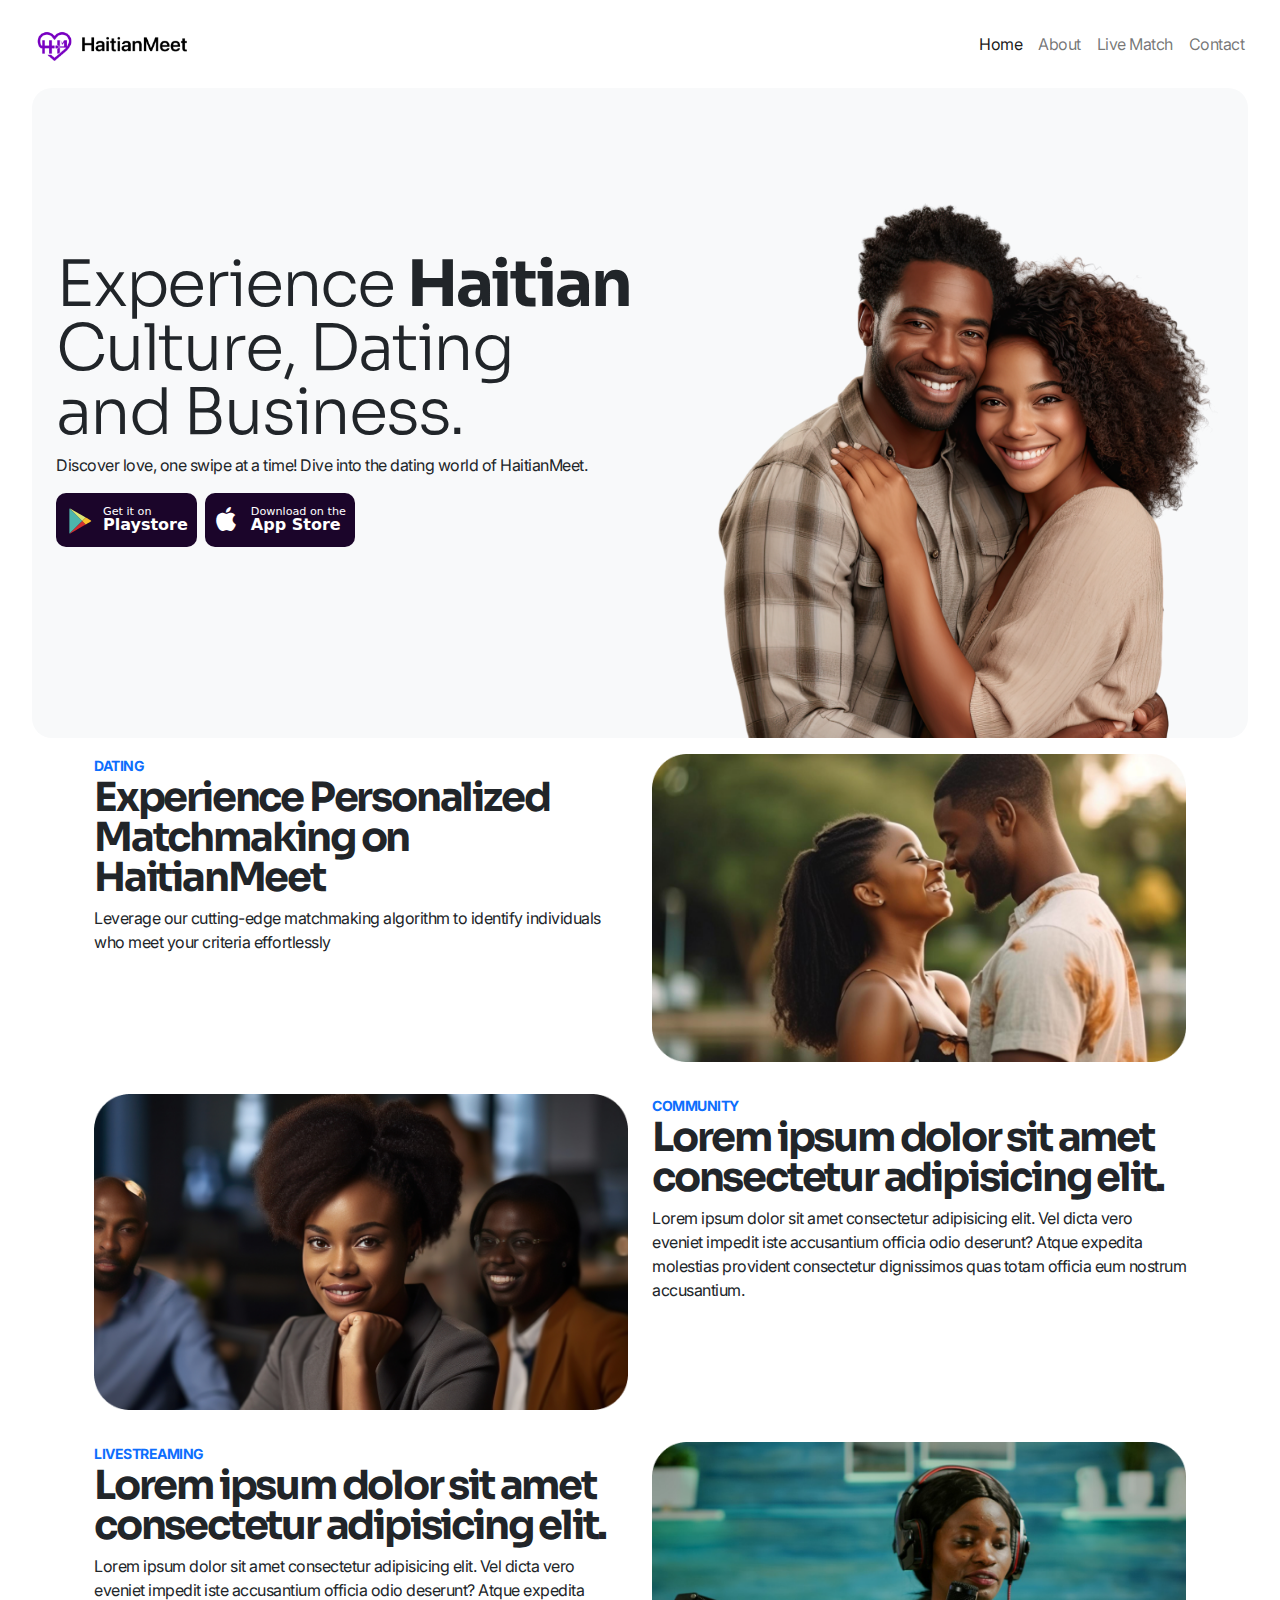
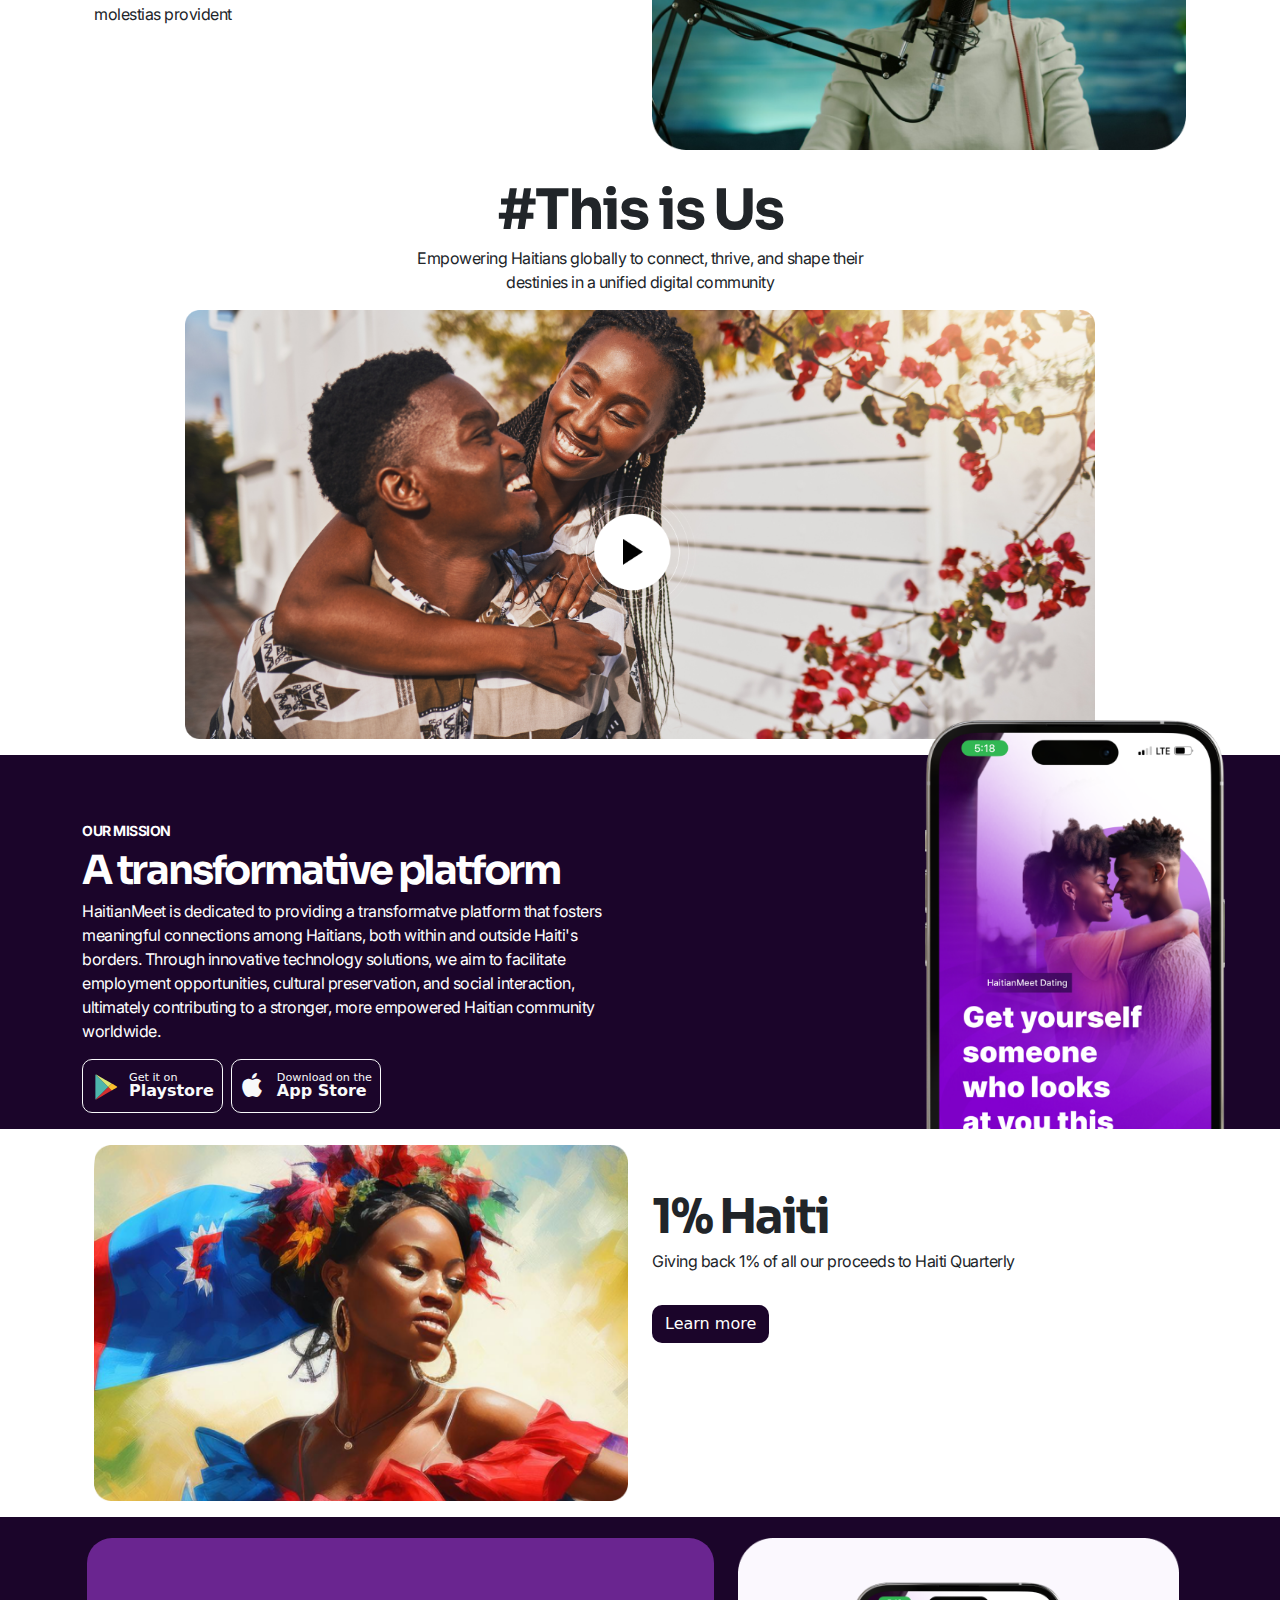
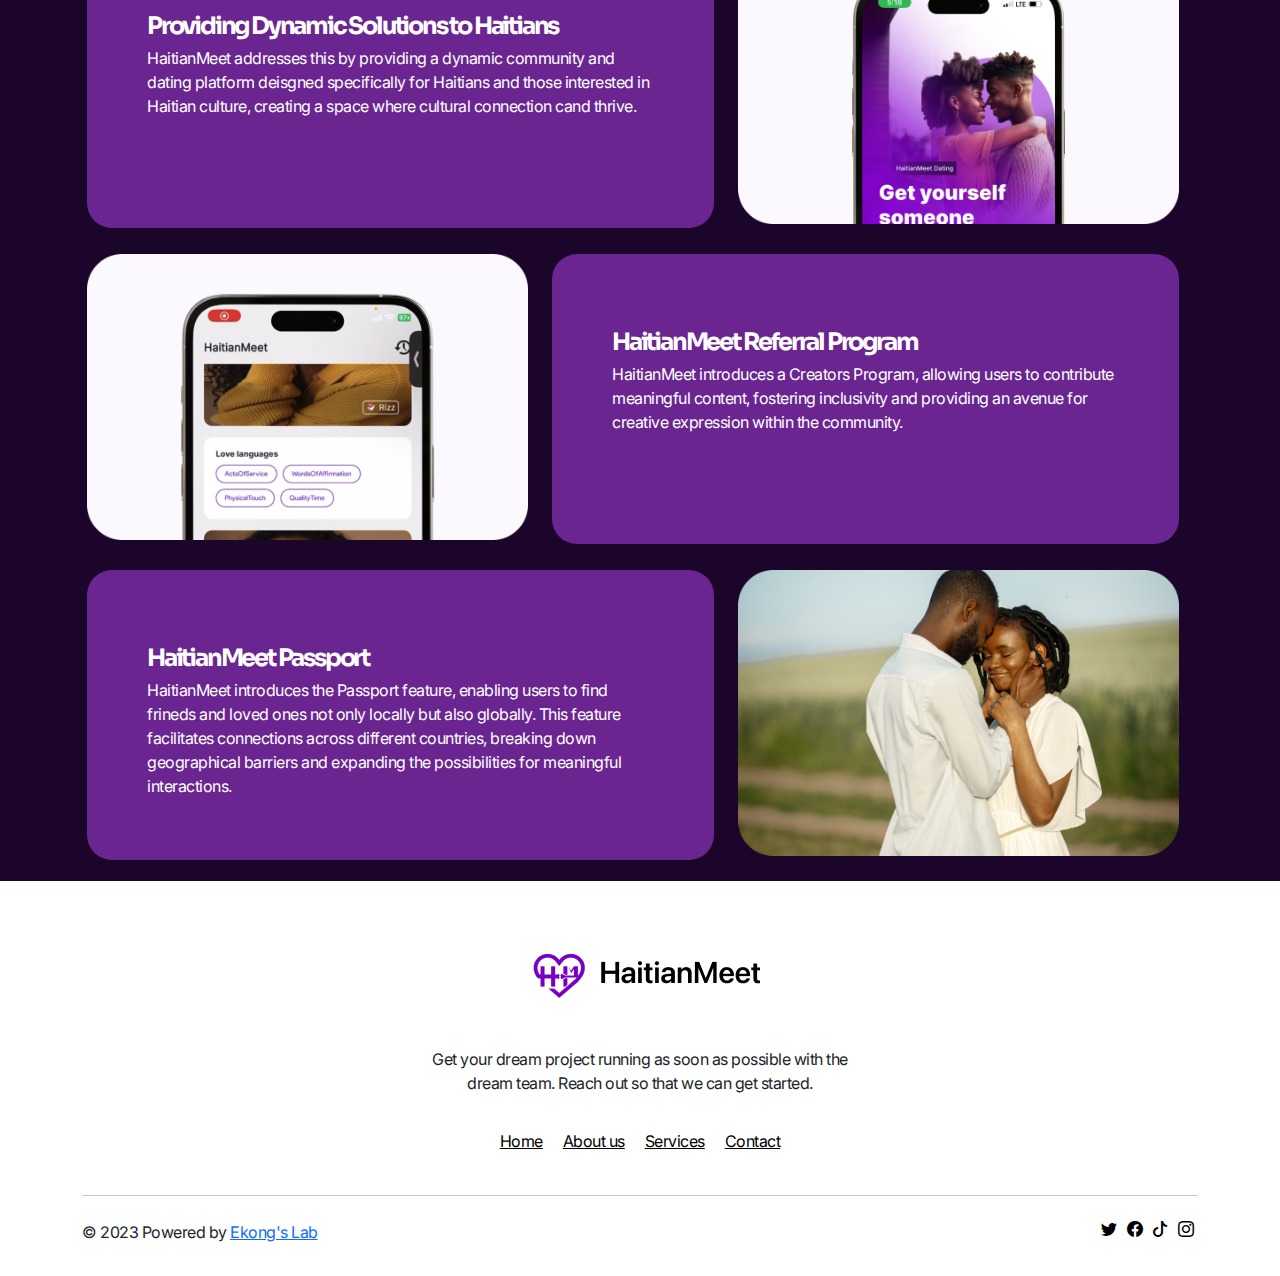
==== index.html @ c4f15741 "first commit" ====
<!DOCTYPE html>
<html lang="en">
<head>
    <meta charset="UTF-8">
    <meta name="viewport" content="width=device-width, initial-scale=1.0">
    <title>HaitianMeet Landing Page</title>
    <link rel="stylesheet" href="public/css/bootstrap.css">
    <link rel="stylesheet" href="public/css/style.css">
    <link rel="stylesheet" href="https://cdn.jsdelivr.net/npm/bootstrap-icons@1.11.3/font/bootstrap-icons.min.css">
    <link href="https://cdnjs.cloudflare.com/ajax/libs/font-awesome/6.1.0/css/all.min.css" rel="stylesheet">
    <link rel="preconnect" href="https://fonts.googleapis.com">
    <link rel="preconnect" href="https://fonts.gstatic.com" crossorigin>
    <link href="https://fonts.googleapis.com/css2?family=Sora:wght@300&display=swap" rel="stylesheet">
    <link href="https://fonts.googleapis.com/css2?family=Inter:wght@300&display=swap" rel="stylesheet">
</head>
<body>
    <nav class="navbar navbar-expand-md navbar-light rounded p-3" aria-label="Eleventh navbar example">
        <div class="container-fluid">
          <a class="navbar-brand fw-bold" href="#"><img src="public/images/hm.png" alt="logo" width="160"></a>
          <button class="navbar-toggler" type="button" data-bs-toggle="collapse" data-bs-target="#navbarsExample09" aria-controls="navbarsExample09" aria-expanded="false" aria-label="Toggle navigation">
            <span class="navbar-toggler-icon"></span>
          </button>
  
          <div class="collapse navbar-collapse" id="navbarsExample09">
            <ul class="navbar-nav ms-auto mb-2 mb-lg-0">
              <li class="nav-item">
                <a class="nav-link active" aria-current="page" href="#">Home</a>
              </li>
              <li class="nav-item">
                <a class="nav-link" href="#">About</a>
              </li>
              <li class="nav-item">
                <a class="nav-link" href="match.html">Live Match</a>
              </li>
              <li class="nav-item">
                <a class="nav-link" href="#">Contact</a>
              </li>
            </ul>
          </div>
        </div>
      </nav>
      <div class="hero px-4 py-5 bg-light container-fluid rounded-25">
        <div class="hero-row">
            <div class="col-lg-6 hero-item">
                <div class="hero-text-content">
                    <h1 class="display-3 lh-1">Experience <b class="fw-bold">Haitian</b> Culture, Dating and Business.</h1>
                    <p>
                        Discover love, one swipe at a time! Dive into the dating 
                        world of HaitianMeet.
                    </p>
                    <div class="mt-3 gap-2 store-btn">
                      <button class="btn btn-brand btn-play rounded-15 p-2" style="color:#fff">
                        <svg xmlns="http://www.w3.org/2000/svg" x="0px" y="0px" width="30" height="30" class="mt-1" viewBox="0 0 48 48">
                          <path fill="#4db6ac" d="M7.705,4.043C7.292,4.15,7,4.507,7,5.121c0,1.802,0,18.795,0,18.795S7,42.28,7,43.091c0,0.446,0.197,0.745,0.5,0.856l20.181-20.064L7.705,4.043z"></path><path fill="#dce775" d="M33.237,18.36l-8.307-4.796c0,0-15.245-8.803-16.141-9.32C8.401,4.02,8.019,3.961,7.705,4.043l19.977,19.84L33.237,18.36z"></path><path fill="#d32f2f" d="M8.417,43.802c0.532-0.308,15.284-8.825,24.865-14.357l-5.601-5.562L7.5,43.947C7.748,44.038,8.066,44.004,8.417,43.802z"></path><path fill="#fbc02d" d="M41.398,23.071c-0.796-0.429-8.1-4.676-8.1-4.676l-0.061-0.035l-5.556,5.523l5.601,5.562c4.432-2.559,7.761-4.48,8.059-4.653C42.285,24.248,42.194,23.5,41.398,23.071z"></path>
                          </svg>
                        <div class="text-flex ms-2 mt-1">
                            <div style="font-size:0.7em;line-height:1;">Get it on</div>
                            <div style="font-size:1em;line-height:1;" class="fw-bold">Playstore</div>
                        </div>
                      </button>
                        <button class="btn btn-brand btn-play rounded-15 p-2" style="color:#fff">
                            <i class="bi bi-apple fs-4" style="font-size:24px;margin-right:5px;"></i>
                            <div class="text-flex ms-2 mt-1">
                                <div style="font-size:0.7em;line-height:1;">Download on the</div>
                                <div style="font-size:1em;line-height:1;" class="fw-bold">App Store</div>
                            </div>
                        </button>
                    </div>
                </div>
            </div>
            <div class="col-lg-6 hero-item">
                <img src="public/images/pic1.png" alt="hero image for Haitianmeet" class="ms-auto">
            </div>
        </div>
      </div>

      <section class="container px-4 py-3">
        <div class="row">
            <div class="col-lg-6">
                <small class="fw-bold text-primary">DATING</small>
                <h2 class="display-6 fw-bold lh-1">Experience Personalized Matchmaking on HaitianMeet</h2>
                <p>Leverage our cutting-edge matchmaking algorithm to identify individuals who meet your criteria effortlessly</p>
            </div>
            <div class="col-lg-6">
                <img src="public/images/pic2.png" alt="HaitianMeet Image" class="rounded-25 img-fluid"/>
            </div>
        </div>
      </section>

      <section class="container px-4 py-3">
        <div class="row flex-row-reverse">
            <div class="col-lg-6">
                <small class="fw-bold text-primary">COMMUNITY</small>
                <h2 class="display-6 fw-bold lh-1">Lorem ipsum dolor sit amet consectetur adipisicing elit.</h2>
                <p>
                    Lorem ipsum dolor sit amet consectetur adipisicing elit. 
                    Vel dicta vero eveniet impedit iste accusantium officia 
                    odio deserunt? Atque expedita molestias provident consectetur 
                    dignissimos quas totam officia eum nostrum accusantium.
                </p>
            </div>
            <div class="col-lg-6">
                <img src="public/images/pic3.png" alt="HaitianMeet Image" class="rounded-25 img-fluid"/>
            </div>
        </div>
      </section>

      <section class="container px-4 py-3">
        <div class="row">
            <div class="col-lg-6">
                <small class="fw-bold text-primary">LIVESTREAMING</small>
                <h2 class="display-6 fw-bold lh-1">Lorem ipsum dolor sit amet consectetur adipisicing elit.</h2>
                <p>
                    Lorem ipsum dolor sit amet consectetur adipisicing elit. 
                    Vel dicta vero eveniet impedit iste accusantium officia 
                    odio deserunt? Atque expedita molestias provident
                </p>
            </div>
            <div class="col-lg-6">
                <img src="public/images/pic4.png" alt="HaitianMeet Image" class="rounded-25 img-fluid"/>
            </div>
        </div>
      </section>

      <section class="px-4 py-3 container text-center">
        <div class="content">
            <h2 class="display-4 fw-bold lh-1">#This is Us</h2>
            <p class="mt-2 col-lg-5 mx-lg-auto col-sm-12">Empowering Haitians globally to connect, thrive, and shape their destinies in a unified digital community</p>
        </div>
        <div class="col-lg-10 col-sm-12 mx-auto">
            <img src="public/images/pic5.png" alt="HaitianMeet Image" class="img-fluid">
        </div>
      </section>

      <section class="px-4 py-3 bg-brand app-section">
        <div class="container">
            <div class="row">
                <div class="col-lg-6">
                    <div class="app-section-content mt-5">
                        <small class="text-white fw-bold">OUR MISSION</small>
                        <h2 class="display-6 mt-2 fw-bold text-white lh-1">A transformative platform</h2>
                        <p class="mt-2 text-white">
                            HaitianMeet is dedicated to providing a transformatve platform that fosters meaningful
                            connections among Haitians, both within and outside Haiti's borders. Through innovative technology
                            solutions, we aim to facilitate employment opportunities, cultural preservation, and social interaction,
                            ultimately contributing to a stronger, more empowered Haitian community worldwide.
                        </p>
                        <div class="mt-3 gap-2 app-section-store-btn">
                          <button class="btn btn-outline-light btn-play rounded-15 p-2">
                            <svg xmlns="http://www.w3.org/2000/svg" x="0px" y="0px" width="30" height="30" class="mt-1" viewBox="0 0 48 48">
                              <path fill="#4db6ac" d="M7.705,4.043C7.292,4.15,7,4.507,7,5.121c0,1.802,0,18.795,0,18.795S7,42.28,7,43.091c0,0.446,0.197,0.745,0.5,0.856l20.181-20.064L7.705,4.043z"></path><path fill="#dce775" d="M33.237,18.36l-8.307-4.796c0,0-15.245-8.803-16.141-9.32C8.401,4.02,8.019,3.961,7.705,4.043l19.977,19.84L33.237,18.36z"></path><path fill="#d32f2f" d="M8.417,43.802c0.532-0.308,15.284-8.825,24.865-14.357l-5.601-5.562L7.5,43.947C7.748,44.038,8.066,44.004,8.417,43.802z"></path><path fill="#fbc02d" d="M41.398,23.071c-0.796-0.429-8.1-4.676-8.1-4.676l-0.061-0.035l-5.556,5.523l5.601,5.562c4.432-2.559,7.761-4.48,8.059-4.653C42.285,24.248,42.194,23.5,41.398,23.071z"></path>
                              </svg>
                            <div class="text-flex ms-2 mt-1">
                                <div style="font-size:0.7em;line-height:1;">Get it on</div>
                                <div style="font-size:1em;line-height:1;" class="fw-bold">Playstore</div>
                            </div>
                          </button>
                            <button class="btn btn-outline-light btn-play rounded-15 p-2">
                                <i class="bi bi-apple fs-4" style="font-size:24px;margin-right:5px;"></i>
                                <div class="text-flex ms-2 mt-1">
                                    <div style="font-size:0.7em;line-height:1;">Download on the</div>
                                    <div style="font-size:1em;line-height:1;" class="fw-bold">App Store</div>
                                </div>
                            </button>
                        </div>
                    </div>
                </div>
                <div class="col-lg-6 text-center app-section-img">
                    <img src="public/images/pic6.png" alt="HaitianMeet" class="img-fluid bottom-img" width="300">
                </div>
            </div>
        </div>
      </section>

      <section class="container px-4 py-3">
        <div class="row">
            <div class="col-lg-6">
                <img src="public/images/pic7.png" alt="HaitianMeet Image" class="img-fluid">
            </div>
            <div class="col-lg-6 text-center">
                <div class="mt-5 text-start">
                    <h2 class="display-5 fw-bold lh-1">1% Haiti</h2>
                    <p class="mt-2">Giving back 1% of all our proceeds to Haiti Quarterly</p>
                    <button class="mt-3 btn bg-brand text-white rounded-15">Learn more</button>
                </div>
            </div>
        </div>
      </section>

      <section class="problems px-4 py-3 bg-brand">
        <div class="container">
            <div class="row">

                <div class="row hidden">
                    <div class="col-lg-7">
                        <div class="solution-info bg-brand-purple text-white">
                            <h4 class="mt-3 lh-1 fw-bold">Providing Dynamic Solutions to Haitians</h4>
                            <p class="mt-2">
                                HaitianMeet addresses this by providing a dynamic community and dating platform 
                                deisgned specifically for Haitians and those interested in Haitian culture, creating a space where cultural
                                connection cand thrive.
                            </p>
                        </div>
                    </div>
                    <div class="col-lg-5">
                        <img src="public/images/pic8.png" alt="tippler img" class="img-fluid solution-img">
                    </div>
                </div>

                <div class="col-lg-12 row flex-row-reverse mt-3 hidden">
                    <div class="col-lg-7">
                        <div class="solution-info bg-brand-purple text-white">
                            <h4 class="mt-3 lh-1 fw-bold">HaitianMeet Referral Program</h4>
                            <p class="mt-2">
                                HaitianMeet introduces a Creators Program, allowing users to contribute meaningful content,
                                fostering inclusivity and providing an avenue for creative expression within the community.
                            </p>
                        </div>
                    </div>
                    <div class="col-lg-5">
                        <img src="public/images/pic9.png" alt="tippler img" class="img-fluid solution-img">
                    </div>
                </div>

                <div class="col-lg-12 row mt-3 hidden">
                    <div class="col-lg-7">
                        <div class="solution-info bg-brand-purple text-white">
                            <h4 class="mt-3 lh-1 fw-bold">HaitianMeet Passport</h4>
                            <p class="mt-2">
                                HaitianMeet introduces the Passport feature, enabling users to find frineds and loved ones
                                not only locally but also globally. This feature facilitates connections across different countries,
                                breaking down geographical barriers and expanding the possibilities for meaningful interactions.
                            </p>
                        </div>
                    </div>
                    <div class="col-lg-5">
                        <img src="public/images/pic10.png" alt="tippler img" class="img-fluid solution-img">
                    </div>
                </div>
            </div>
        </div>
    </section>

    <footer class="px-4 py-3 footer">
        <div class="container">
          <div class="footer-content text-lg-center p-2">
            <img src="public/images/hm.png" alt="Ekong logo" class="img-fluid mt-4 p-2">
            <p class="mt-4 col-lg-5 col-sm-10 ms-lg-auto me-lg-auto p-2">
              Get your dream project running as soon as possible with the dream team. Reach out so that we can get started.
            </p>
            <ul class="footer-links">
              <li>
                <a href="index.html">Home</a>
              </li>
              <li>
                <a href="about.html">About us</a>
              </li>
              <li>
                <a href="services.html">Services</a>
              </li>
              <li>
                <a href="contact.html">Contact</a>
              </li>
            </ul>
          </div>
          <hr class="mt-4 mb-3"/>
          <div class="copyright-and-socials mt-3">
            <p class="mt-2">&copy; 2023 Powered by <a href="https://ekongslab.com">Ekong's Lab</a></p>
            <ul class="social-links ms-lg-auto">
              <li>
                <a href="https://www.twitter.com/ekongslab"><i class="bi bi-twitter fs-6"></i></a>
              </li>
              <li>
                <a href="https://www.facebook.com/ekongslab"><i class="bi bi-facebook fs-6"></i></a>
              </li>
              <li>
                <a href="https://www.tiktok.com/@ekongslab"><i class="bi bi-tiktok fs-6"></i></a>
              </li>
              <li>
                <a href="https://www.instagram.com/ekongslab"><i class="bi bi-instagram fs-6"></i></a>
              </li>
            </ul>
          </div>
        </div>
      </footer>

      <script src="https://cdn.jsdelivr.net/npm/bootstrap@5.3.2/dist/js/bootstrap.bundle.min.js" integrity="sha384-C6RzsynM9kWDrMNeT87bh95OGNyZPhcTNXj1NW7RuBCsyN/o0jlpcV8Qyq46cDfL" crossorigin="anonymous"></script>

</body>
</html>
---- public/css/style.css ----
*{
    box-sizing:border-box;
    margin:0;
    padding:0;
}

.rounded-25{
    border-radius:20px;
}

.rounded-15{
    border-radius:10px;
}
h1,h2,h3,h4,h5,h6{
    font-family: 'Sora', sans-serif;
    letter-spacing: -2.2px;
}

p,a,small,li,cite{
    font-family: 'Inter', sans-serif;
    letter-spacing:-0.5px;
}

@media (max-width:767px){
    h1,h2,h3,h4,h5,h6{
        letter-spacing: -2.0px;
    }
    p,a,small,li,cite{
        font-family: 'Inter', sans-serif;
        letter-spacing:-0.8px;
    }
}
/*hero section design*/
.hero{
    width:95%;
    max-width:95%;
    height:650px;
    margin:0 auto;
    position:relative;

}
.hero-row{
    display:flex;
    justify-content:space-between;
}
.hero-row .hero-item{
    flex:1;
}
.hero-item .hero-text-content{
    margin-top:20%;
}
.hero-item img{
    width:500px;
    position:absolute;
    right:30px;
    bottom:0;
}

.store-btn, .app-section-store-btn{
    display:flex;
    justify-content:start;
}

@media (max-width:767px){
    .hero{
        width:100%;
        max-width:100%;
        margin:0;
        height:100%;
    }
    .hero-row{
        display:block;
        justify-content:center;
        text-align:center;
    }
    .hero-text-content{
        margin-bottom:105%;
    }
    .hero-item img{
        position:absolute;
        width:300px;
        right:30px;
        bottom:0;
    }
    .store-btn{
        justify-content:center;
    }
    .app-section-store-btn{
        justify-content:start;
    }
}

@media (max-width:380px){
    .hero{
        width:100%;
        max-width:100%;
        margin:0;
        height:100%;
    }
    .hero-row{
        display:block;
        justify-content:center;
        text-align:center;
    }
    .hero-text-content{
        margin-bottom:105%;
    }
    .hero-item img{
        position:absolute;
        width:300px;
        right:5px;
        bottom:0;
    }
    .store-btn{
        justify-content:center;
    }
}

.button-flex button {
    margin: 5px;
}
.btn-play{
    display:flex;
}
.text-flex{
    text-align:left;
    margin-left:5px;
}
.text-flex .small-text{
    font-size:0.7em;
    line-height:1;
}
.text-flex .lg-text{
    font-size:1em;
    line-height:1;
}
@media (max-width:600px){
    .small-text{
        font-size:0.5em;
    }
    .lg-text{
        font-size:0.8
    }
}


.bg-brand{
    background:#1B052A;
}
.btn-brand{
    background: #1B052A;
    color:#fff;
}
.app-section{
    position:relative;
}

.bottom-img{
    position:absolute;
    bottom:0;
}


.solution-info{
    background: var(--pink);
    color:var(--white);
    width:100%;
    height:290px;
    padding:60px;
    border-radius:25px;
    margin:5px;
}


.solution-img{
    width:100%;
    /*height:250px;*/
    margin:5px;
}


@media (max-width:767px){
    .solution-info{
        padding:15px;
        width:100%;
        height:100%;
    }
    .solution-img{
        width:100%;
        margin-top:20px;
    }
    .app-section{
        height:100%;
    }
    .app-section .app-section-content{
        margin-bottom:140%;
    }
    .app-section .app-section-img{
        position: absolute;
        right:5px;
        bottom:0;
    }
   .bottom-img{
        position: relative;
        margin-top:40px;
    }
}


@media (max-width:380px){
    .app-section .app-section-content{
        margin-bottom:160%;
    }
    .app-section .app-section-img{
        position: absolute;
        bottom:0;
    }
}

.bg-brand-purple{
    background:#6a2590;
}


/*footer design*/

footer{
    position: relative;
    /*background: radial-gradient(
        circle closest-corner at center 405px,
        #358ff0,
        #fff 40%
      ) no-repeat;*/
    background-color:#fff;
}
.footer-content{
    margin:0;
    padding:0;
}
.footer-links{
    list-style-type:none;
    margin:0;
    padding:0;
    display:flex;
    justify-content:center;
}

@media (max-width:767px){
    .footer-links{
        justify-content:flex-start;
        flex-wrap: wrap;
        margin:0;
        padding:0;
        flex-basis:1 1 auto;
    
    }
    .footer-links li{
        margin:10px;
        width:100px;
        /*border:2px solid #000;*/
    }
}

.footer-links li{
    margin:10px;
}

.footer-links li a{
    color:#000;
}
.copyright-and-socials{
    display:flex;
}

@media (max-width:767px){
    .copyright-and-socials{
        display: block;
    }
}
.social-links{
    list-style-type:none;
    display:flex;
    margin:0;
    padding:0;
}
.social-links li{
    margin:5px;
}
.social-links li a{
    color:#000;
}

.navbar-toggler{
    outline:none;
    outline-offset:0;
    background:transparent;
    border:none;
}

.ps-btn{
    position:absolute;
    left:0;
    width:100px;
}
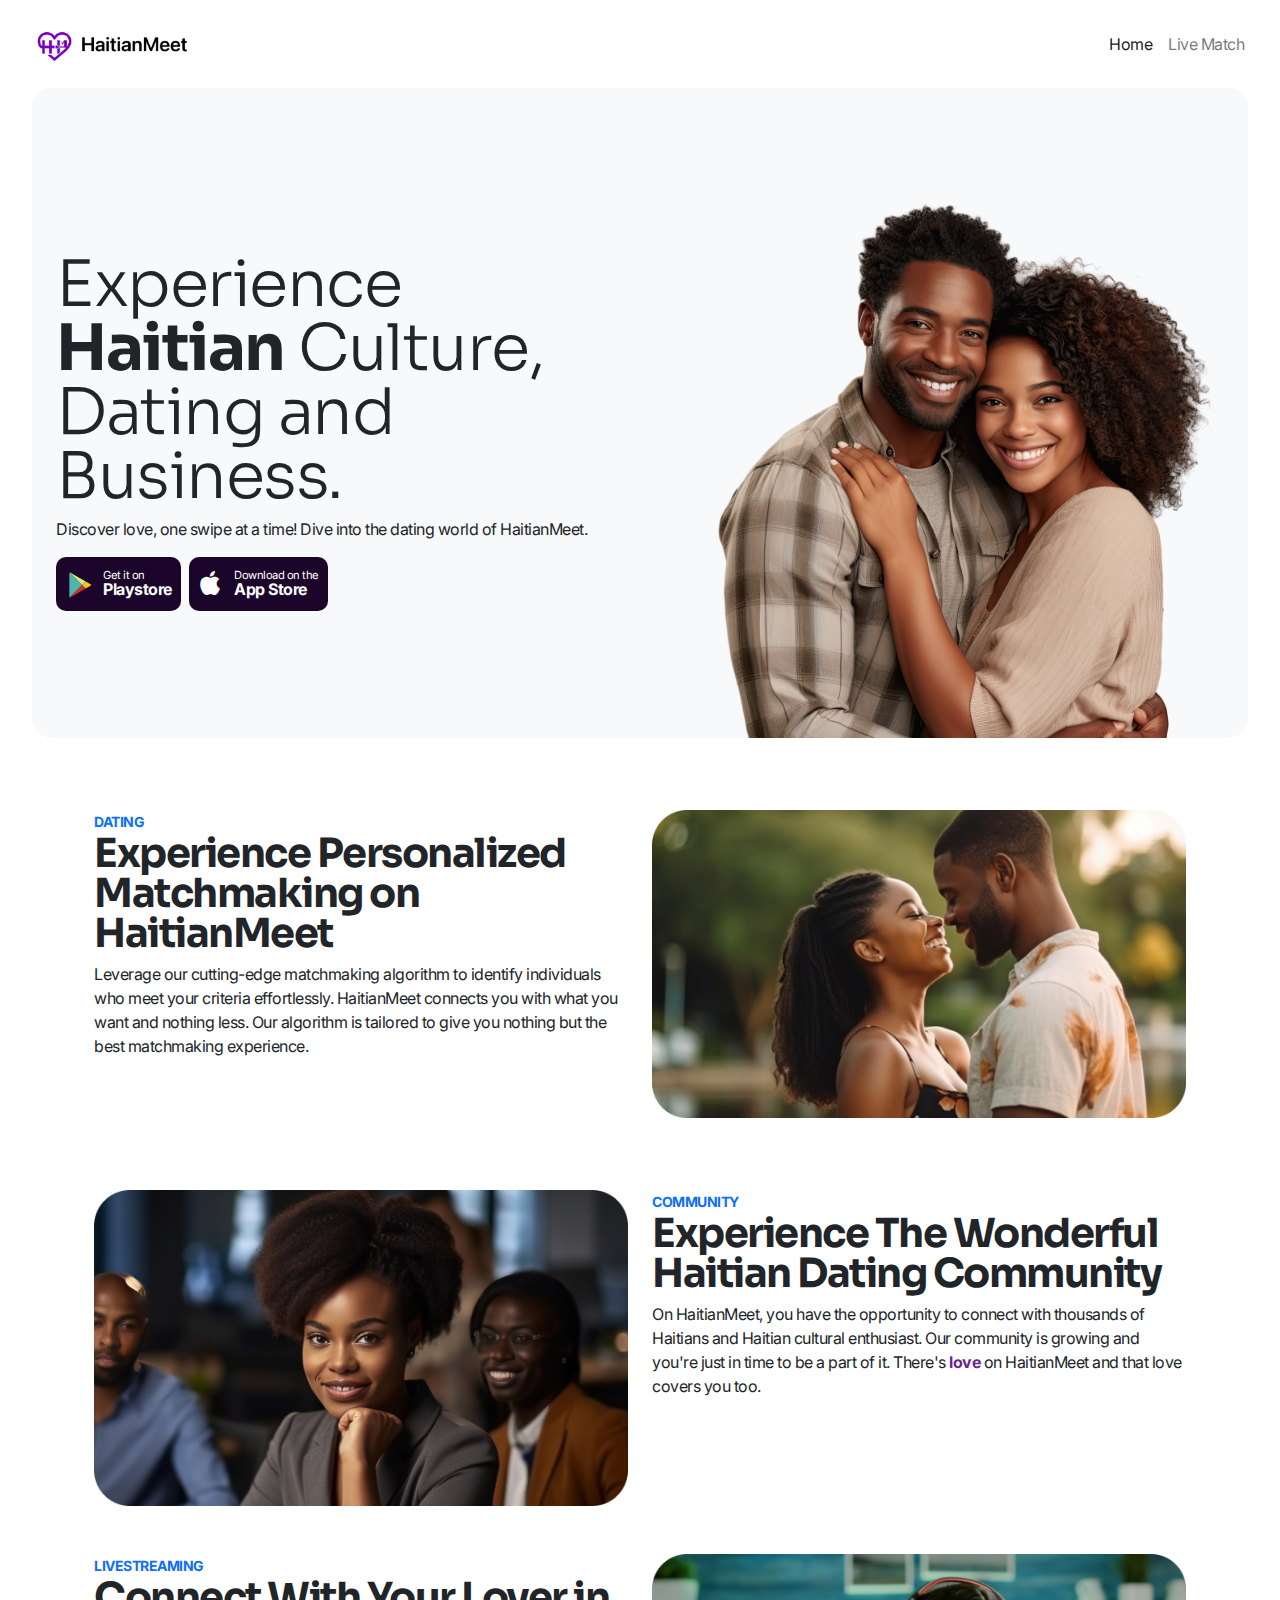
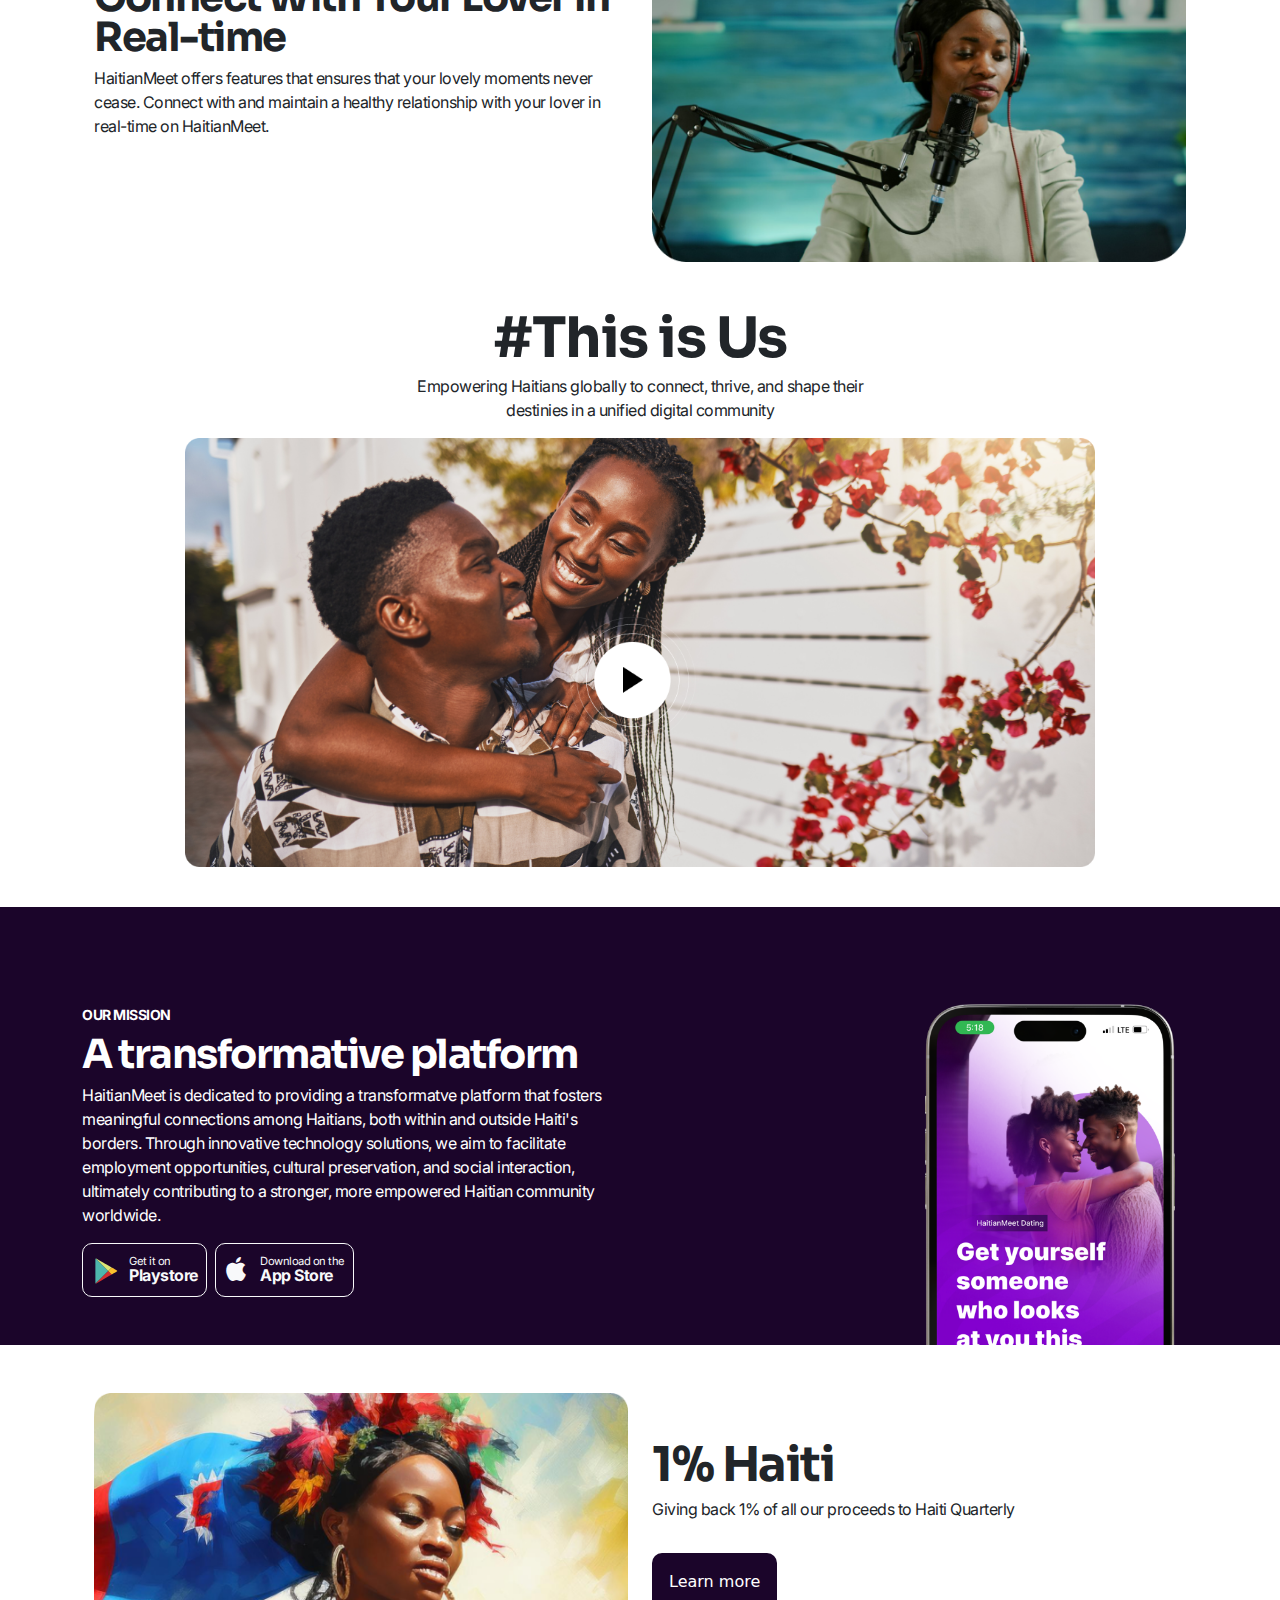
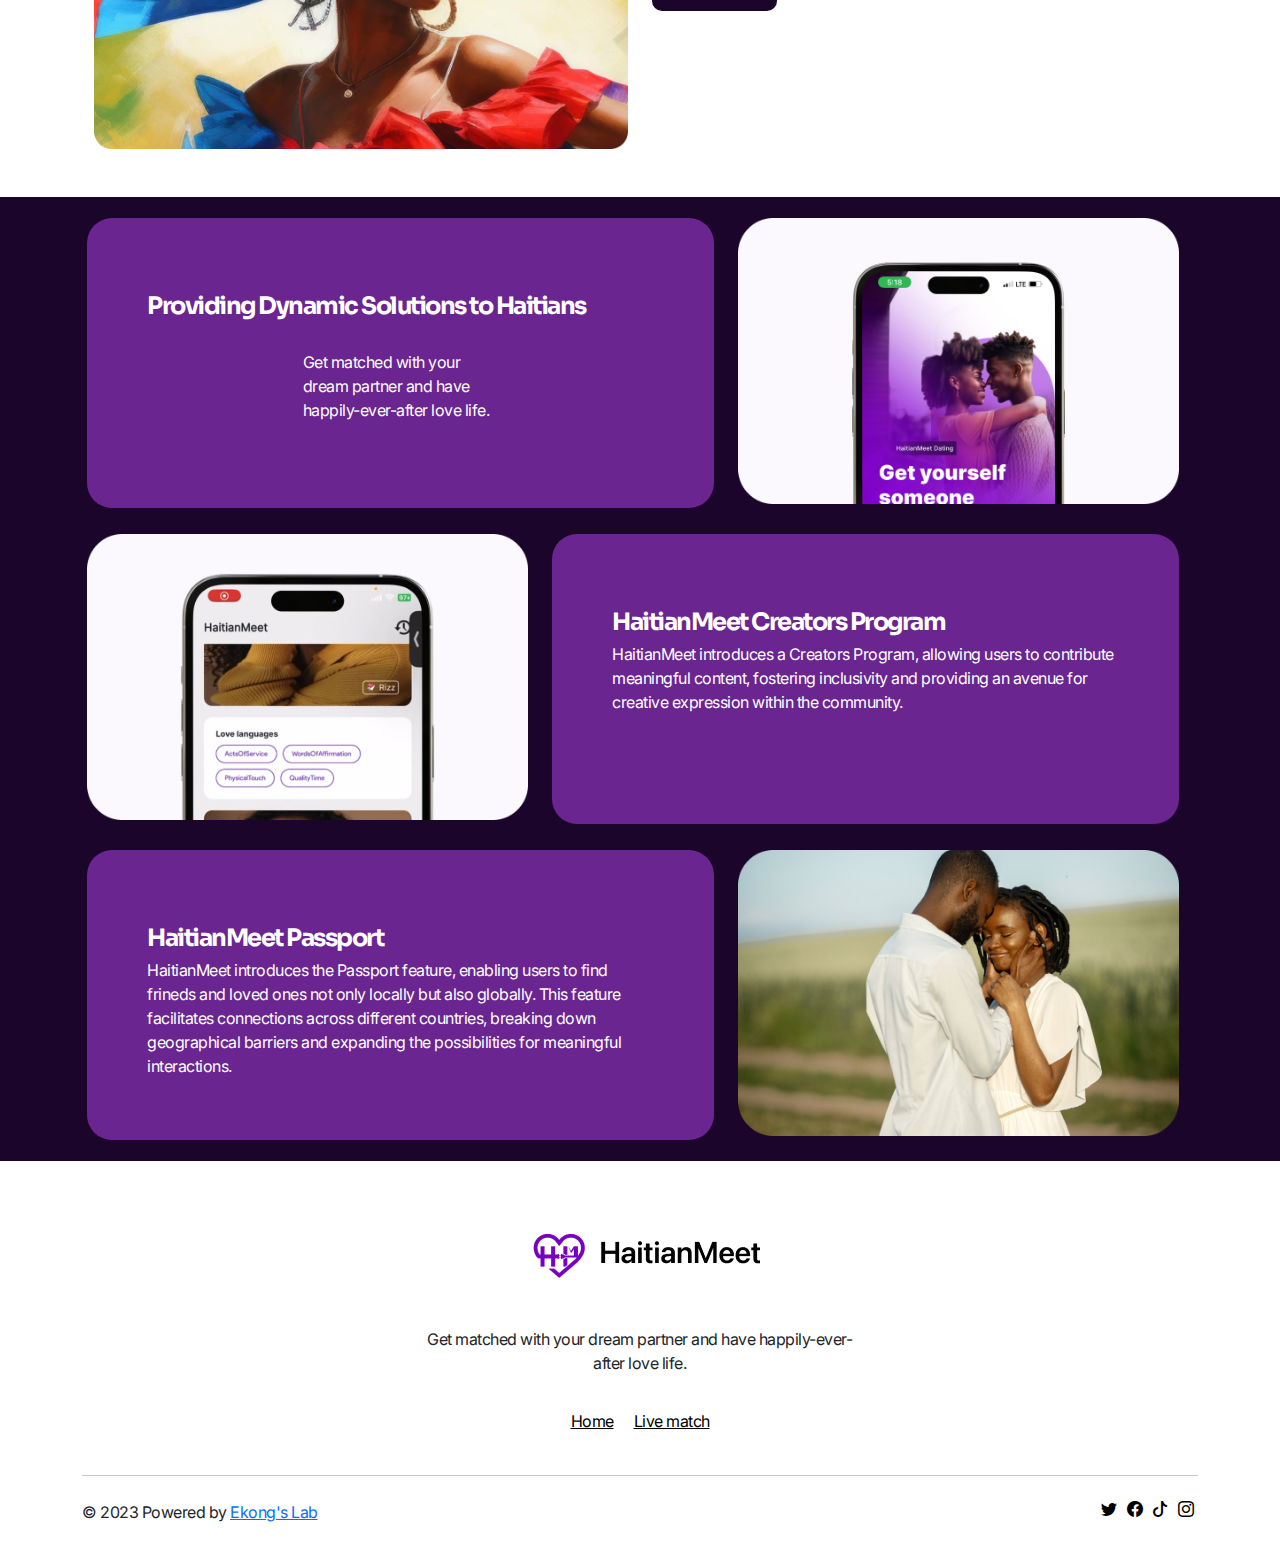
==== commit 53af7997: "Initial Commit" ====
--- a/index.html
+++ b/index.html
@@ -27,13 +27,7 @@
                 <a class="nav-link active" aria-current="page" href="#">Home</a>
               </li>
               <li class="nav-item">
-                <a class="nav-link" href="#">About</a>
-              </li>
-              <li class="nav-item">
                 <a class="nav-link" href="match.html">Live Match</a>
-              </li>
-              <li class="nav-item">
-                <a class="nav-link" href="#">Contact</a>
               </li>
             </ul>
           </div>
@@ -49,7 +43,7 @@
                         world of HaitianMeet.
                     </p>
                     <div class="mt-3 gap-2 store-btn">
-                      <button class="btn btn-brand btn-play rounded-15 p-2" style="color:#fff">
+                      <a href="https://play.google.com/store/apps/details?id=com.haitianMeet&hl=en" class="btn btn-brand btn-play rounded-15 p-2" style="color:#fff">
                         <svg xmlns="http://www.w3.org/2000/svg" x="0px" y="0px" width="30" height="30" class="mt-1" viewBox="0 0 48 48">
                           <path fill="#4db6ac" d="M7.705,4.043C7.292,4.15,7,4.507,7,5.121c0,1.802,0,18.795,0,18.795S7,42.28,7,43.091c0,0.446,0.197,0.745,0.5,0.856l20.181-20.064L7.705,4.043z"></path><path fill="#dce775" d="M33.237,18.36l-8.307-4.796c0,0-15.245-8.803-16.141-9.32C8.401,4.02,8.019,3.961,7.705,4.043l19.977,19.84L33.237,18.36z"></path><path fill="#d32f2f" d="M8.417,43.802c0.532-0.308,15.284-8.825,24.865-14.357l-5.601-5.562L7.5,43.947C7.748,44.038,8.066,44.004,8.417,43.802z"></path><path fill="#fbc02d" d="M41.398,23.071c-0.796-0.429-8.1-4.676-8.1-4.676l-0.061-0.035l-5.556,5.523l5.601,5.562c4.432-2.559,7.761-4.48,8.059-4.653C42.285,24.248,42.194,23.5,41.398,23.071z"></path>
                           </svg>
@@ -57,14 +51,14 @@
                             <div style="font-size:0.7em;line-height:1;">Get it on</div>
                             <div style="font-size:1em;line-height:1;" class="fw-bold">Playstore</div>
                         </div>
-                      </button>
-                        <button class="btn btn-brand btn-play rounded-15 p-2" style="color:#fff">
+                      </a>
+                        <a href="https://apps.apple.com/us/app/haitianmeet/id6464289882" class="btn btn-brand btn-play rounded-15 p-2" style="color:#fff">
                             <i class="bi bi-apple fs-4" style="font-size:24px;margin-right:5px;"></i>
                             <div class="text-flex ms-2 mt-1">
                                 <div style="font-size:0.7em;line-height:1;">Download on the</div>
                                 <div style="font-size:1em;line-height:1;" class="fw-bold">App Store</div>
                             </div>
-                        </button>
+                          </a>
                     </div>
                 </div>
             </div>
@@ -74,12 +68,15 @@
         </div>
       </div>
 
-      <section class="container px-4 py-3">
+      <section class="container px-4 py-5 mt-4">
         <div class="row">
             <div class="col-lg-6">
                 <small class="fw-bold text-primary">DATING</small>
                 <h2 class="display-6 fw-bold lh-1">Experience Personalized Matchmaking on HaitianMeet</h2>
-                <p>Leverage our cutting-edge matchmaking algorithm to identify individuals who meet your criteria effortlessly</p>
+                <p>
+                  Leverage our cutting-edge matchmaking algorithm to identify individuals who meet your criteria effortlessly.
+                  HaitianMeet connects you with what you want and nothing less. Our algorithm is tailored to give you nothing but the best matchmaking experience.
+                </p>
             </div>
             <div class="col-lg-6">
                 <img src="public/images/pic2.png" alt="HaitianMeet Image" class="rounded-25 img-fluid"/>
@@ -87,16 +84,14 @@
         </div>
       </section>
 
-      <section class="container px-4 py-3">
+      <section class="container px-4 py-4">
         <div class="row flex-row-reverse">
             <div class="col-lg-6">
                 <small class="fw-bold text-primary">COMMUNITY</small>
-                <h2 class="display-6 fw-bold lh-1">Lorem ipsum dolor sit amet consectetur adipisicing elit.</h2>
+                <h2 class="display-6 fw-bold lh-1">Experience The Wonderful Haitian Dating Community</h2>
                 <p>
-                    Lorem ipsum dolor sit amet consectetur adipisicing elit. 
-                    Vel dicta vero eveniet impedit iste accusantium officia 
-                    odio deserunt? Atque expedita molestias provident consectetur 
-                    dignissimos quas totam officia eum nostrum accusantium.
+                    On HaitianMeet, you have the opportunity to connect with thousands of Haitians and Haitian cultural enthusiast. Our community is 
+                    growing and you're just in time to be a part of it. There's <b class="text-brand">love</b> on HaitianMeet and that love covers you too.
                 </p>
             </div>
             <div class="col-lg-6">
@@ -105,15 +100,13 @@
         </div>
       </section>
 
-      <section class="container px-4 py-3">
+      <section class="container px-4 py-4">
         <div class="row">
             <div class="col-lg-6">
                 <small class="fw-bold text-primary">LIVESTREAMING</small>
-                <h2 class="display-6 fw-bold lh-1">Lorem ipsum dolor sit amet consectetur adipisicing elit.</h2>
+                <h2 class="display-6 fw-bold lh-1">Connect With Your Lover in Real-time</h2>
                 <p>
-                    Lorem ipsum dolor sit amet consectetur adipisicing elit. 
-                    Vel dicta vero eveniet impedit iste accusantium officia 
-                    odio deserunt? Atque expedita molestias provident
+                    HaitianMeet offers features that ensures that your lovely moments never cease. Connect with and maintain a healthy relationship with your lover in real-time on HaitianMeet.
                 </p>
             </div>
             <div class="col-lg-6">
@@ -122,7 +115,7 @@
         </div>
       </section>
 
-      <section class="px-4 py-3 container text-center">
+      <section class="px-4 py-4 container text-center">
         <div class="content">
             <h2 class="display-4 fw-bold lh-1">#This is Us</h2>
             <p class="mt-2 col-lg-5 mx-lg-auto col-sm-12">Empowering Haitians globally to connect, thrive, and shape their destinies in a unified digital community</p>
@@ -132,7 +125,7 @@
         </div>
       </section>
 
-      <section class="px-4 py-3 bg-brand app-section">
+      <section class="px-4 py-5  mt-3 bg-brand app-section">
         <div class="container">
             <div class="row">
                 <div class="col-lg-6">
@@ -146,7 +139,7 @@
                             ultimately contributing to a stronger, more empowered Haitian community worldwide.
                         </p>
                         <div class="mt-3 gap-2 app-section-store-btn">
-                          <button class="btn btn-outline-light btn-play rounded-15 p-2">
+                          <a href="https://play.google.com/store/apps/details?id=com.haitianMeet&hl=en" class="btn btn-outline-light btn-play rounded-15 p-2">
                             <svg xmlns="http://www.w3.org/2000/svg" x="0px" y="0px" width="30" height="30" class="mt-1" viewBox="0 0 48 48">
                               <path fill="#4db6ac" d="M7.705,4.043C7.292,4.15,7,4.507,7,5.121c0,1.802,0,18.795,0,18.795S7,42.28,7,43.091c0,0.446,0.197,0.745,0.5,0.856l20.181-20.064L7.705,4.043z"></path><path fill="#dce775" d="M33.237,18.36l-8.307-4.796c0,0-15.245-8.803-16.141-9.32C8.401,4.02,8.019,3.961,7.705,4.043l19.977,19.84L33.237,18.36z"></path><path fill="#d32f2f" d="M8.417,43.802c0.532-0.308,15.284-8.825,24.865-14.357l-5.601-5.562L7.5,43.947C7.748,44.038,8.066,44.004,8.417,43.802z"></path><path fill="#fbc02d" d="M41.398,23.071c-0.796-0.429-8.1-4.676-8.1-4.676l-0.061-0.035l-5.556,5.523l5.601,5.562c4.432-2.559,7.761-4.48,8.059-4.653C42.285,24.248,42.194,23.5,41.398,23.071z"></path>
                               </svg>
@@ -154,25 +147,25 @@
                                 <div style="font-size:0.7em;line-height:1;">Get it on</div>
                                 <div style="font-size:1em;line-height:1;" class="fw-bold">Playstore</div>
                             </div>
-                          </button>
-                            <button class="btn btn-outline-light btn-play rounded-15 p-2">
+                          </a>
+                          <a href="https://apps.apple.com/us/app/haitianmeet/id6464289882" class="btn btn-outline-light btn-play rounded-15 p-2">
                                 <i class="bi bi-apple fs-4" style="font-size:24px;margin-right:5px;"></i>
                                 <div class="text-flex ms-2 mt-1">
                                     <div style="font-size:0.7em;line-height:1;">Download on the</div>
                                     <div style="font-size:1em;line-height:1;" class="fw-bold">App Store</div>
                                 </div>
-                            </button>
-                        </div>
-                    </div>
-                </div>
-                <div class="col-lg-6 text-center app-section-img">
-                    <img src="public/images/pic6.png" alt="HaitianMeet" class="img-fluid bottom-img" width="300">
-                </div>
-            </div>
-        </div>
-      </section>
-
-      <section class="container px-4 py-3">
+                            </a>
+                        </div>
+                    </div>
+                </div>
+                <div class="col-lg-6 text-center app-section-img p-2">
+                    <img src="public/images/pic6.png" alt="HaitianMeet" class="img-fluid bottom-img" width="250">
+                </div>
+            </div>
+        </div>
+      </section>
+
+      <section class="container px-4 py-5">
         <div class="row">
             <div class="col-lg-6">
                 <img src="public/images/pic7.png" alt="HaitianMeet Image" class="img-fluid">
@@ -181,7 +174,7 @@
                 <div class="mt-5 text-start">
                     <h2 class="display-5 fw-bold lh-1">1% Haiti</h2>
                     <p class="mt-2">Giving back 1% of all our proceeds to Haiti Quarterly</p>
-                    <button class="mt-3 btn bg-brand text-white rounded-15">Learn more</button>
+                    <button class="mt-3 btn bg-brand text-white rounded-15 p-3">Learn more</button>
                 </div>
             </div>
         </div>
@@ -195,10 +188,8 @@
                     <div class="col-lg-7">
                         <div class="solution-info bg-brand-purple text-white">
                             <h4 class="mt-3 lh-1 fw-bold">Providing Dynamic Solutions to Haitians</h4>
-                            <p class="mt-2">
-                                HaitianMeet addresses this by providing a dynamic community and dating platform 
-                                deisgned specifically for Haitians and those interested in Haitian culture, creating a space where cultural
-                                connection cand thrive.
+                            <p class="mt-4 col-lg-5 col-sm-10 ms-lg-auto me-lg-auto p-2">
+                              Get matched with your dream partner and have happily-ever-after love life.
                             </p>
                         </div>
                     </div>
@@ -210,7 +201,7 @@
                 <div class="col-lg-12 row flex-row-reverse mt-3 hidden">
                     <div class="col-lg-7">
                         <div class="solution-info bg-brand-purple text-white">
-                            <h4 class="mt-3 lh-1 fw-bold">HaitianMeet Referral Program</h4>
+                            <h4 class="mt-3 lh-1 fw-bold">HaitianMeet Creators Program</h4>
                             <p class="mt-2">
                                 HaitianMeet introduces a Creators Program, allowing users to contribute meaningful content,
                                 fostering inclusivity and providing an avenue for creative expression within the community.
@@ -246,20 +237,14 @@
           <div class="footer-content text-lg-center p-2">
             <img src="public/images/hm.png" alt="Ekong logo" class="img-fluid mt-4 p-2">
             <p class="mt-4 col-lg-5 col-sm-10 ms-lg-auto me-lg-auto p-2">
-              Get your dream project running as soon as possible with the dream team. Reach out so that we can get started.
+              Get matched with your dream partner and have happily-ever-after love life.
             </p>
             <ul class="footer-links">
               <li>
                 <a href="index.html">Home</a>
               </li>
               <li>
-                <a href="about.html">About us</a>
-              </li>
-              <li>
-                <a href="services.html">Services</a>
-              </li>
-              <li>
-                <a href="contact.html">Contact</a>
+                <a href="match.html">Live match</a>
               </li>
             </ul>
           </div>
@@ -268,16 +253,16 @@
             <p class="mt-2">&copy; 2023 Powered by <a href="https://ekongslab.com">Ekong's Lab</a></p>
             <ul class="social-links ms-lg-auto">
               <li>
-                <a href="https://www.twitter.com/ekongslab"><i class="bi bi-twitter fs-6"></i></a>
-              </li>
-              <li>
-                <a href="https://www.facebook.com/ekongslab"><i class="bi bi-facebook fs-6"></i></a>
-              </li>
-              <li>
-                <a href="https://www.tiktok.com/@ekongslab"><i class="bi bi-tiktok fs-6"></i></a>
-              </li>
-              <li>
-                <a href="https://www.instagram.com/ekongslab"><i class="bi bi-instagram fs-6"></i></a>
+                <a href="https://www.twitter.com/haitianmeet"><i class="bi bi-twitter fs-6"></i></a>
+              </li>
+              <li>
+                <a href="https://www.facebook.com/haitianmeet"><i class="bi bi-facebook fs-6"></i></a>
+              </li>
+              <li>
+                <a href="https://www.tiktok.com/@haitianmeet"><i class="bi bi-tiktok fs-6"></i></a>
+              </li>
+              <li>
+                <a href="https://www.instagram.com/haitianmeet"><i class="bi bi-instagram fs-6"></i></a>
               </li>
             </ul>
           </div>
--- a/public/css/style.css
+++ b/public/css/style.css
@@ -13,7 +13,7 @@
 }
 h1,h2,h3,h4,h5,h6{
     font-family: 'Sora', sans-serif;
-    letter-spacing: -2.2px;
+    letter-spacing: -1.5px;
 }
 
 p,a,small,li,cite{
@@ -143,7 +143,9 @@
     }
 }
 
-
+.text-brand{
+    color:#6a2590;
+}
 .bg-brand{
     background:#1B052A;
 }
@@ -301,4 +303,11 @@
     position:absolute;
     left:0;
     width:100px;
+}
+
+
+
+/*spinner animation*/
+.hide{
+    display:none
 }